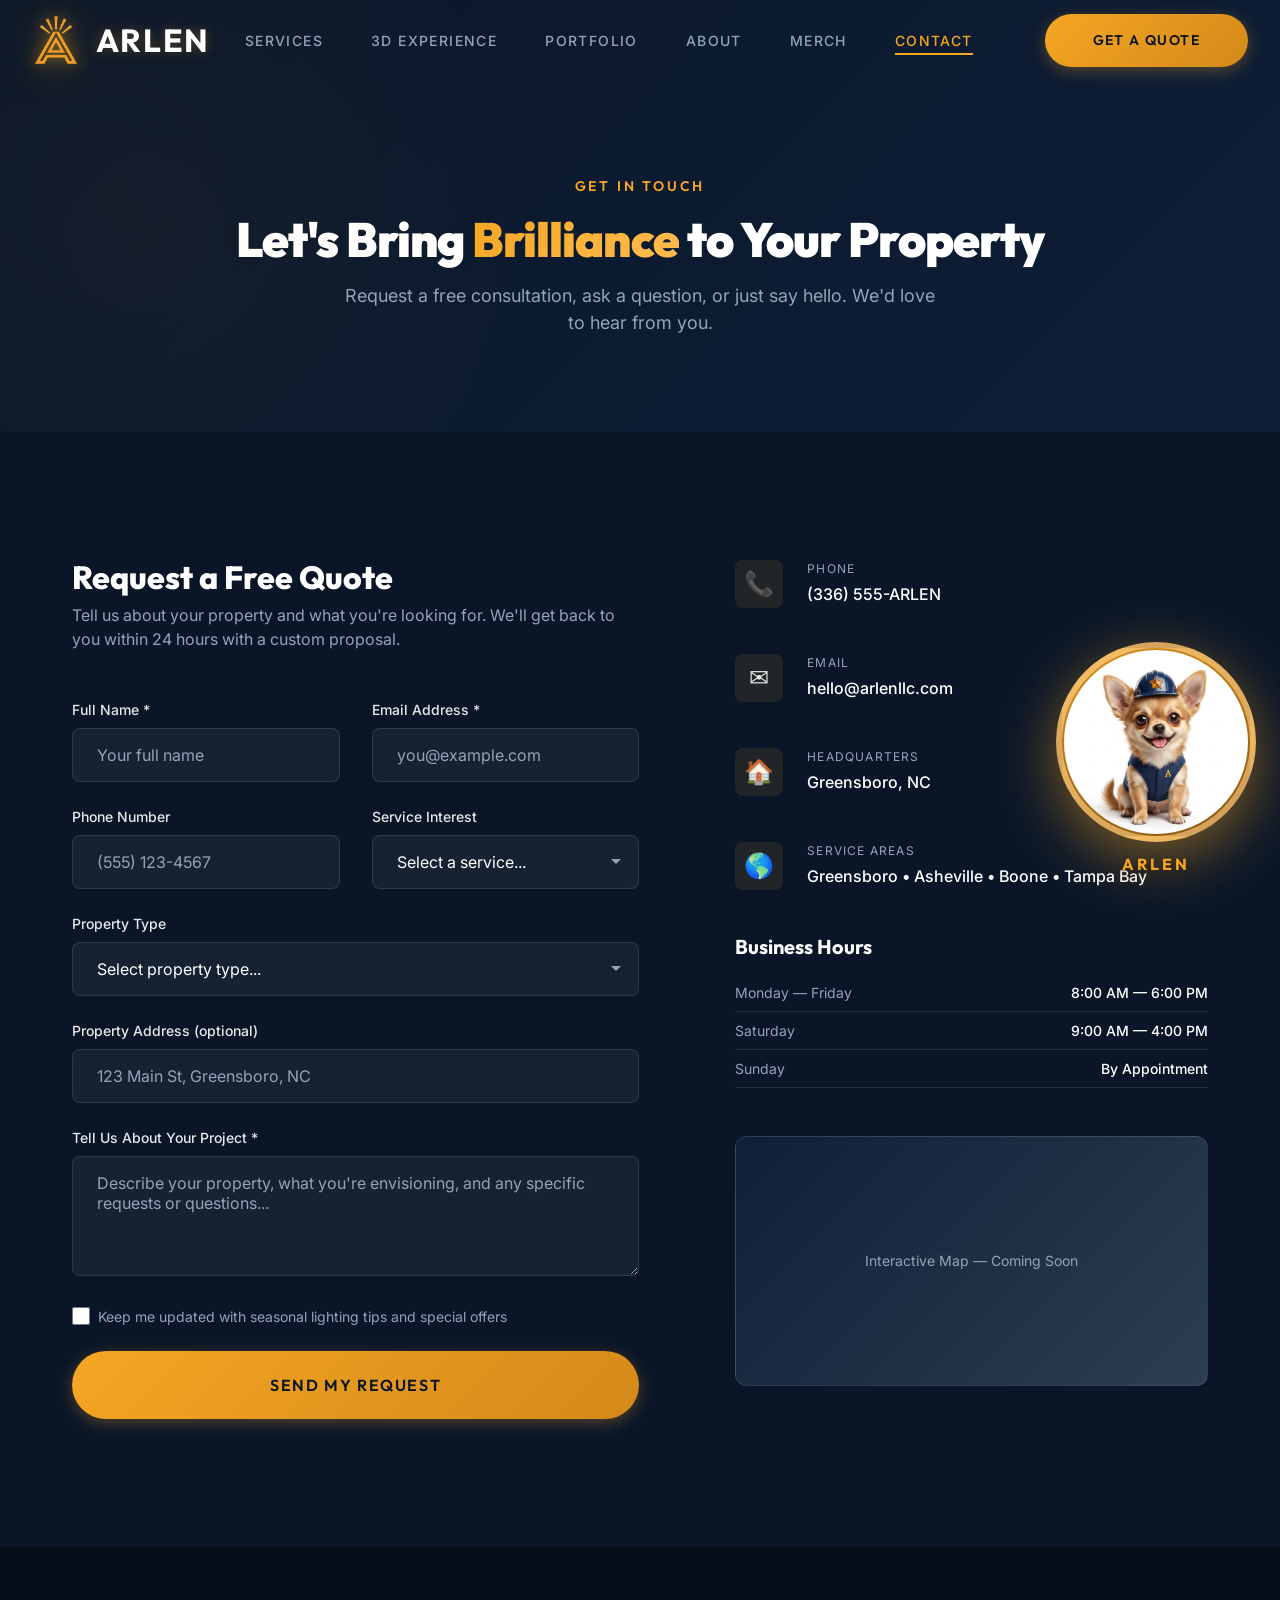
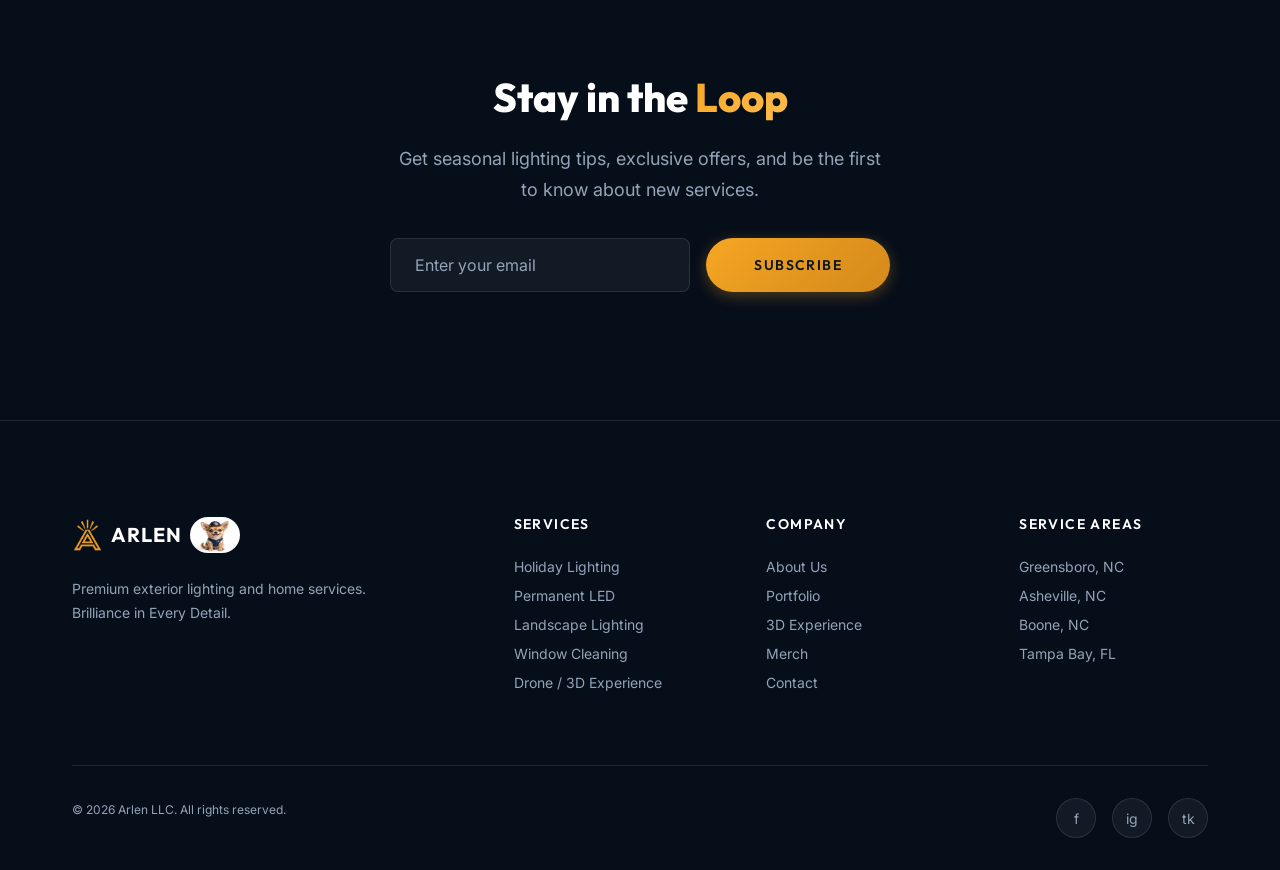
==== contact.html @ 09d9cb2d "Initial commit: Arlen LLC premium lighting website with video hero, 3D Experience, AI mascot, Netlif" ====
<!DOCTYPE html>
<html lang="en">
<head>
  <meta charset="UTF-8">
  <meta name="viewport" content="width=device-width, initial-scale=1.0">
  <title>Contact &mdash; Arlen LLC | Get a Free Lighting Quote</title>
  <meta name="description" content="Contact Arlen LLC for a free lighting consultation and quote. Serving Greensboro, Asheville, Boone NC and Tampa Bay FL with premium exterior lighting and home services.">
  <link rel="icon" type="image/png" href="assets/logo/favicon.png">
  <link rel="stylesheet" href="css/index.css">
  <link rel="stylesheet" href="css/components.css">
  <link rel="stylesheet" href="css/pages.css">
  <link rel="preconnect" href="https://fonts.googleapis.com">
  <link href="https://fonts.googleapis.com/css2?family=Inter:wght@400;500;600;700&family=Outfit:wght@500;600;700;800&display=swap" rel="stylesheet">
</head>
<body>

  <!-- Navigation -->
  <nav class="nav" id="main-nav">
    <div class="nav__inner">
      <a href="index.html" class="nav__logo">
        <img src="assets/logo/arlen-icon.png" alt="Arlen LLC Icon">
        <span class="nav__logo-text">ARLEN</span>
      </a>
      <div class="nav__links" id="nav-links">
        <a href="services.html" class="nav__link">Services</a>
        <a href="experience.html" class="nav__link">3D Experience</a>
        <a href="portfolio.html" class="nav__link">Portfolio</a>
        <a href="about.html" class="nav__link">About</a>
        <a href="merch.html" class="nav__link">Merch</a>
        <a href="contact.html" class="nav__link">Contact</a>
        <a href="contact.html" class="btn btn--primary nav__cta">Get a Quote</a>
      </div>
      <div class="nav__hamburger" id="hamburger">
        <span></span><span></span><span></span>
      </div>
    </div>
  </nav>

  <!-- Page Hero -->
  <section class="page-hero">
    <div class="container">
      <span class="section-label">Get in Touch</span>
      <h1 class="page-hero__title">Let's Bring <span class="text-gradient">Brilliance</span> to Your Property</h1>
      <p class="page-hero__subtitle">Request a free consultation, ask a question, or just say hello. We'd love to hear from you.</p>
    </div>
  </section>

  <!-- Contact Form + Info -->
  <section class="section">
    <div class="container">
      <div class="contact-split">
        <!-- Form — Netlify Forms powered -->
        <div class="reveal">
          <h2 style="font-size: var(--fs-2xl); margin-bottom: var(--sp-sm);">Request a Free Quote</h2>
          <p style="color: var(--color-text-muted); margin-bottom: var(--sp-2xl);">Tell us about your property and what you're looking for. We'll get back to you within 24 hours with a custom proposal.</p>

          <form id="contact-form" name="arlen-quotes" method="POST" data-netlify="true" netlify-honeypot="bot-field" action="/success.html">
            <!-- Honeypot for spam -->
            <p style="display:none;">
              <label>Don't fill this out: <input name="bot-field"></label>
            </p>

            <div class="grid-2">
              <div class="form-group">
                <label class="form-label" for="name">Full Name *</label>
                <input type="text" id="name" name="name" class="form-input" placeholder="Your full name" required>
              </div>
              <div class="form-group">
                <label class="form-label" for="email">Email Address *</label>
                <input type="email" id="email" name="email" class="form-input" placeholder="you@example.com" required>
              </div>
            </div>
            <div class="grid-2">
              <div class="form-group">
                <label class="form-label" for="phone">Phone Number</label>
                <input type="tel" id="phone" name="phone" class="form-input" placeholder="(555) 123-4567">
              </div>
              <div class="form-group">
                <label class="form-label" for="service">Service Interest</label>
                <select id="service" name="service" class="form-select">
                  <option value="">Select a service...</option>
                  <option value="holiday">Holiday Lighting</option>
                  <option value="permanent">Permanent LED System</option>
                  <option value="landscape">Landscape Lighting</option>
                  <option value="window">Window Cleaning</option>
                  <option value="drone-3d">Drone Scan / 3D Experience</option>
                  <option value="multiple">Multiple Services</option>
                  <option value="other">Other</option>
                </select>
              </div>
            </div>
            <div class="form-group">
              <label class="form-label" for="property">Property Type</label>
              <select id="property" name="property" class="form-select">
                <option value="">Select property type...</option>
                <option value="residential-small">Residential &mdash; Small Home</option>
                <option value="residential-large">Residential &mdash; Large / Estate</option>
                <option value="commercial">Commercial Building</option>
                <option value="municipal">Municipal / Downtown</option>
                <option value="other">Other</option>
              </select>
            </div>
            <div class="form-group">
              <label class="form-label" for="address">Property Address (optional)</label>
              <input type="text" id="address" name="address" class="form-input" placeholder="123 Main St, Greensboro, NC">
            </div>
            <div class="form-group">
              <label class="form-label" for="message">Tell Us About Your Project *</label>
              <textarea id="message" name="message" class="form-textarea" placeholder="Describe your property, what you're envisioning, and any specific requests or questions..." required></textarea>
            </div>
            <div class="form-group" style="margin-bottom: var(--sp-lg);">
              <label style="display: flex; align-items: center; gap: var(--sp-sm); color: var(--color-text-muted); font-size: var(--fs-sm); cursor: pointer;">
                <input type="checkbox" name="newsletter" value="yes" style="width: 18px; height: 18px; accent-color: var(--color-secondary);">
                Keep me updated with seasonal lighting tips and special offers
              </label>
            </div>
            <button type="submit" class="btn btn--primary btn--lg" style="width: 100%;">Send My Request</button>
          </form>
        </div>

        <!-- Info -->
        <div class="reveal-right">
          <div class="contact-info-item">
            <div class="contact-info-icon">&#128222;</div>
            <div>
              <p class="contact-info-label">Phone</p>
              <p class="contact-info-value">(336) 555-ARLEN</p>
            </div>
          </div>
          <div class="contact-info-item">
            <div class="contact-info-icon">&#9993;</div>
            <div>
              <p class="contact-info-label">Email</p>
              <p class="contact-info-value">hello@arlenllc.com</p>
            </div>
          </div>
          <div class="contact-info-item">
            <div class="contact-info-icon">&#127968;</div>
            <div>
              <p class="contact-info-label">Headquarters</p>
              <p class="contact-info-value">Greensboro, NC</p>
            </div>
          </div>
          <div class="contact-info-item">
            <div class="contact-info-icon">&#127758;</div>
            <div>
              <p class="contact-info-label">Service Areas</p>
              <p class="contact-info-value">Greensboro &bull; Asheville &bull; Boone &bull; Tampa Bay</p>
            </div>
          </div>

          <!-- Hours -->
          <div class="hours-list">
            <h3 style="font-size: var(--fs-lg); margin-bottom: var(--sp-md);">Business Hours</h3>
            <div class="hours-item">
              <span class="hours-item__day">Monday &mdash; Friday</span>
              <span class="hours-item__time">8:00 AM &mdash; 6:00 PM</span>
            </div>
            <div class="hours-item">
              <span class="hours-item__day">Saturday</span>
              <span class="hours-item__time">9:00 AM &mdash; 4:00 PM</span>
            </div>
            <div class="hours-item">
              <span class="hours-item__day">Sunday</span>
              <span class="hours-item__time">By Appointment</span>
            </div>
          </div>

          <!-- Map placeholder -->
          <div class="map-placeholder">
            <span>Interactive Map &mdash; Coming Soon</span>
          </div>
        </div>
      </div>
    </div>
  </section>

  <!-- Newsletter CTA -->
  <section class="section section--dark">
    <div class="container text-center">
      <h2 class="section-title reveal">Stay in the <span class="text-gradient">Loop</span></h2>
      <p class="section-subtitle reveal" style="max-width: 500px; margin: var(--sp-md) auto var(--sp-xl);">Get seasonal lighting tips, exclusive offers, and be the first to know about new services.</p>
      <form name="arlen-newsletter" method="POST" data-netlify="true" netlify-honeypot="bot-field" style="display: flex; gap: var(--sp-md); max-width: 500px; margin: 0 auto;" class="reveal">
        <p style="display:none;"><label>Don't fill: <input name="bot-field"></label></p>
        <input type="email" name="email" class="form-input" placeholder="Enter your email" required style="flex: 1;">
        <button type="submit" class="btn btn--primary">Subscribe</button>
      </form>
    </div>
  </section>

  <!-- Footer -->
  <footer class="footer">
    <div class="container">
      <div class="footer__grid">
        <div class="footer__brand">
          <div class="footer__logo">
            <img src="assets/logo/arlen-icon.png" alt="Arlen">
            <span class="footer__logo-text">ARLEN</span>
            <img src="assets/images/mascot.png" alt="Arlen Mascot" class="footer__mascot">
          </div>
          <p class="footer__description">Premium exterior lighting and home services. Brilliance in Every Detail.</p>
        </div>
        <div>
          <h4 class="footer__heading">Services</h4>
          <a href="services.html" class="footer__link">Holiday Lighting</a>
          <a href="services.html" class="footer__link">Permanent LED</a>
          <a href="services.html" class="footer__link">Landscape Lighting</a>
          <a href="services.html" class="footer__link">Window Cleaning</a>
          <a href="services.html" class="footer__link">Drone / 3D Experience</a>
        </div>
        <div>
          <h4 class="footer__heading">Company</h4>
          <a href="about.html" class="footer__link">About Us</a>
          <a href="portfolio.html" class="footer__link">Portfolio</a>
          <a href="experience.html" class="footer__link">3D Experience</a>
          <a href="merch.html" class="footer__link">Merch</a>
          <a href="contact.html" class="footer__link">Contact</a>
        </div>
        <div>
          <h4 class="footer__heading">Service Areas</h4>
          <a href="#" class="footer__link">Greensboro, NC</a>
          <a href="#" class="footer__link">Asheville, NC</a>
          <a href="#" class="footer__link">Boone, NC</a>
          <a href="#" class="footer__link">Tampa Bay, FL</a>
        </div>
      </div>
      <div class="footer__bottom">
        <p class="footer__copyright">&copy; 2026 Arlen LLC. All rights reserved.</p>
        <div class="footer__socials">
          <a href="#" class="footer__social" aria-label="Facebook">f</a>
          <a href="#" class="footer__social" aria-label="Instagram">ig</a>
          <a href="#" class="footer__social" aria-label="TikTok">tk</a>
        </div>
      </div>
    </div>
  </footer>

  <!-- Mascot Widget -->
  <div class="mascot-widget" id="mascot-widget">
    <div class="mascot-widget__trigger" id="mascot-trigger">
      <div class="mascot-widget__bubble" id="mascot-bubble">
        <img src="assets/images/mascot.png" alt="Arlen the Chihuahua">
        <span class="mascot-widget__voice-badge" id="voice-badge">&#128266;</span>
        <span class="mascot-widget__badge" id="mascot-badge" style="display:none;">1</span>
      </div>
      <div class="mascot-widget__label">ARLEN</div>
    </div>
    <div class="mascot-widget__panel" id="mascot-panel">
      <div class="mascot-widget__header">
        <img src="assets/images/mascot.png" alt="Arlen" class="mascot-widget__avatar">
        <div>
          <div class="mascot-widget__name">Arlen</div>
          <div class="mascot-widget__status"><span class="mascot-widget__status-dot"></span> Ready to help!</div>
        </div>
        <button class="mascot-widget__close" id="mascot-close">&times;</button>
      </div>
      <div class="mascot-widget__body">
        <div class="mascot-widget__greeting">
          <strong>Hey!</strong> Ready to get a quote? Fill out the form and we'll have a custom proposal to you within 24 hours!
        </div>
        <div class="mascot-widget__actions">
          <a href="#contact-form" class="mascot-widget__action" data-speak="quote">Fill Out the Form <span class="mascot-widget__action-arrow">&rarr;</span></a>
          <a href="services.html" class="mascot-widget__action" data-speak="services">Explore Services <span class="mascot-widget__action-arrow">&rarr;</span></a>
          <a href="experience.html" class="mascot-widget__action" data-speak="drone">3D Design Experience <span class="mascot-widget__action-arrow">&rarr;</span></a>
          <a href="tel:3365552753" class="mascot-widget__action" data-speak="call">Call Us Directly <span class="mascot-widget__action-arrow">&rarr;</span></a>
        </div>
      </div>
      <div class="mascot-widget__footer">
        <span class="mascot-widget__footer-text">Powered by Arlen &times; AVA Technology</span>
      </div>
    </div>
  </div>

  <script src="js/tts.js"></script>
  <script src="js/app.js"></script>
</body>
</html>
---- css/index.css ----
/* ============================================
   ARLEN LLC — Design System
   "Brilliance in Every Detail"
   ============================================ */

/* --- Google Fonts --- */
@import url('https://fonts.googleapis.com/css2?family=Inter:wght@300;400;500;600;700&family=Outfit:wght@300;400;500;600;700;800;900&display=swap');

/* --- Design Tokens --- */
:root {
  /* Colors */
  --color-primary: #0A1628;
  --color-primary-light: #0F1F38;
  --color-primary-dark: #060E1A;
  --color-secondary: #F5A623;
  --color-secondary-light: #FFBD4F;
  --color-secondary-dark: #D4891A;
  --color-accent: #FFFFFF;
  --color-charcoal: #2C3E50;
  --color-cream: #FFF8E7;
  --color-text: #E8E8E8;
  --color-text-muted: #94A3B8;
  --color-text-dark: #1E293B;
  --color-surface: rgba(15, 31, 56, 0.6);
  --color-surface-hover: rgba(15, 31, 56, 0.8);
  --color-glass: rgba(255, 255, 255, 0.05);
  --color-glass-border: rgba(255, 255, 255, 0.1);
  --color-glass-hover: rgba(255, 255, 255, 0.1);
  --color-success: #22C55E;
  --color-error: #EF4444;
  --color-overlay: rgba(10, 22, 40, 0.85);

  /* Typography */
  --font-heading: 'Outfit', sans-serif;
  --font-body: 'Inter', sans-serif;
  --fs-xs: 0.75rem;
  --fs-sm: 0.875rem;
  --fs-base: 1rem;
  --fs-md: 1.125rem;
  --fs-lg: 1.25rem;
  --fs-xl: 1.5rem;
  --fs-2xl: 2rem;
  --fs-3xl: 2.5rem;
  --fs-4xl: 3rem;
  --fs-5xl: 3.75rem;
  --fs-6xl: 4.5rem;
  --fw-light: 300;
  --fw-regular: 400;
  --fw-medium: 500;
  --fw-semibold: 600;
  --fw-bold: 700;
  --fw-extrabold: 800;
  --fw-black: 900;
  --lh-tight: 1.1;
  --lh-snug: 1.25;
  --lh-normal: 1.5;
  --lh-relaxed: 1.75;
  --ls-tight: -0.02em;
  --ls-normal: 0;
  --ls-wide: 0.05em;
  --ls-wider: 0.1em;
  --ls-widest: 0.2em;

  /* Spacing */
  --sp-xs: 0.25rem;
  --sp-sm: 0.5rem;
  --sp-md: 1rem;
  --sp-lg: 1.5rem;
  --sp-xl: 2rem;
  --sp-2xl: 3rem;
  --sp-3xl: 4rem;
  --sp-4xl: 6rem;
  --sp-5xl: 8rem;

  /* Layout */
  --max-width: 1200px;
  --max-width-narrow: 800px;
  --max-width-wide: 1400px;
  --nav-height: 80px;
  --border-radius: 12px;
  --border-radius-sm: 8px;
  --border-radius-lg: 20px;
  --border-radius-full: 9999px;

  /* Shadows */
  --shadow-sm: 0 2px 8px rgba(0, 0, 0, 0.2);
  --shadow-md: 0 4px 16px rgba(0, 0, 0, 0.3);
  --shadow-lg: 0 8px 32px rgba(0, 0, 0, 0.4);
  --shadow-xl: 0 16px 48px rgba(0, 0, 0, 0.5);
  --shadow-glow: 0 0 30px rgba(245, 166, 35, 0.15);
  --shadow-glow-strong: 0 0 60px rgba(245, 166, 35, 0.25);

  /* Transitions */
  --transition-fast: 150ms ease;
  --transition-base: 300ms ease;
  --transition-slow: 500ms ease;
  --transition-spring: 500ms cubic-bezier(0.34, 1.56, 0.64, 1);
}

/* --- CSS Reset --- */
*,
*::before,
*::after {
  margin: 0;
  padding: 0;
  box-sizing: border-box;
}

html {
  scroll-behavior: smooth;
  scroll-padding-top: var(--nav-height);
  -webkit-text-size-adjust: 100%;
}

body {
  font-family: var(--font-body);
  font-size: var(--fs-base);
  font-weight: var(--fw-regular);
  line-height: var(--lh-normal);
  color: var(--color-text);
  background-color: var(--color-primary);
  -webkit-font-smoothing: antialiased;
  -moz-osx-font-smoothing: grayscale;
  overflow-x: hidden;
}

img, video, svg {
  display: block;
  max-width: 100%;
  height: auto;
}

a {
  color: var(--color-secondary);
  text-decoration: none;
  transition: color var(--transition-fast);
}

a:hover {
  color: var(--color-secondary-light);
}

ul, ol {
  list-style: none;
}

button, input, select, textarea {
  font-family: inherit;
  font-size: inherit;
  color: inherit;
  border: none;
  outline: none;
  background: none;
}

button {
  cursor: pointer;
}

/* --- Typography --- */
h1, h2, h3, h4, h5, h6 {
  font-family: var(--font-heading);
  font-weight: var(--fw-bold);
  line-height: var(--lh-tight);
  color: var(--color-accent);
}

h1 {
  font-size: var(--fs-5xl);
  font-weight: var(--fw-black);
  letter-spacing: var(--ls-tight);
}

h2 {
  font-size: var(--fs-3xl);
  font-weight: var(--fw-extrabold);
}

h3 {
  font-size: var(--fs-xl);
  font-weight: var(--fw-bold);
}

h4 {
  font-size: var(--fs-lg);
  font-weight: var(--fw-semibold);
}

p {
  margin-bottom: var(--sp-md);
  color: var(--color-text-muted);
}

.text-gradient {
  background: linear-gradient(135deg, var(--color-secondary), var(--color-secondary-light));
  -webkit-background-clip: text;
  -webkit-text-fill-color: transparent;
  background-clip: text;
}

.section-label {
  font-family: var(--font-heading);
  font-size: var(--fs-sm);
  font-weight: var(--fw-semibold);
  text-transform: uppercase;
  letter-spacing: var(--ls-widest);
  color: var(--color-secondary);
  margin-bottom: var(--sp-md);
  display: block;
}

.section-title {
  font-size: var(--fs-3xl);
  margin-bottom: var(--sp-lg);
}

.section-subtitle {
  font-size: var(--fs-md);
  color: var(--color-text-muted);
  max-width: 600px;
  line-height: var(--lh-relaxed);
}

/* --- Layout Utilities --- */
.container {
  width: 100%;
  max-width: var(--max-width);
  margin: 0 auto;
  padding: 0 var(--sp-xl);
}

.container--narrow {
  max-width: var(--max-width-narrow);
}

.container--wide {
  max-width: var(--max-width-wide);
}

.section {
  padding: var(--sp-5xl) 0;
  position: relative;
}

.section--dark {
  background-color: var(--color-primary-dark);
}

.section--pattern {
  background-image:
    radial-gradient(circle at 20% 50%, rgba(245, 166, 35, 0.03) 0%, transparent 50%),
    radial-gradient(circle at 80% 20%, rgba(245, 166, 35, 0.02) 0%, transparent 50%);
}

.flex {
  display: flex;
}

.flex-center {
  display: flex;
  align-items: center;
  justify-content: center;
}

.flex-between {
  display: flex;
  align-items: center;
  justify-content: space-between;
}

.grid {
  display: grid;
}

.grid-2 {
  display: grid;
  grid-template-columns: repeat(2, 1fr);
  gap: var(--sp-xl);
}

.grid-3 {
  display: grid;
  grid-template-columns: repeat(3, 1fr);
  gap: var(--sp-xl);
}

.grid-4 {
  display: grid;
  grid-template-columns: repeat(4, 1fr);
  gap: var(--sp-xl);
}

.text-center {
  text-align: center;
}

/* --- Animations --- */
@keyframes fadeInUp {
  from {
    opacity: 0;
    transform: translateY(30px);
  }
  to {
    opacity: 1;
    transform: translateY(0);
  }
}

@keyframes fadeIn {
  from { opacity: 0; }
  to { opacity: 1; }
}

@keyframes slideInLeft {
  from {
    opacity: 0;
    transform: translateX(-40px);
  }
  to {
    opacity: 1;
    transform: translateX(0);
  }
}

@keyframes slideInRight {
  from {
    opacity: 0;
    transform: translateX(40px);
  }
  to {
    opacity: 1;
    transform: translateX(0);
  }
}

@keyframes glow {
  0%, 100% {
    box-shadow: 0 0 20px rgba(245, 166, 35, 0.1);
  }
  50% {
    box-shadow: 0 0 40px rgba(245, 166, 35, 0.25);
  }
}

@keyframes pulse {
  0%, 100% {
    transform: scale(1);
  }
  50% {
    transform: scale(1.05);
  }
}

@keyframes shimmer {
  0% {
    background-position: -200% 0;
  }
  100% {
    background-position: 200% 0;
  }
}

@keyframes float {
  0%, 100% {
    transform: translateY(0);
  }
  50% {
    transform: translateY(-10px);
  }
}

/* Scroll reveal */
.reveal {
  opacity: 0;
  transform: translateY(30px);
  transition: opacity 0.6s ease, transform 0.6s ease;
}

.reveal.visible {
  opacity: 1;
  transform: translateY(0);
}

.reveal-left {
  opacity: 0;
  transform: translateX(-40px);
  transition: opacity 0.6s ease, transform 0.6s ease;
}

.reveal-left.visible {
  opacity: 1;
  transform: translateX(0);
}

.reveal-right {
  opacity: 0;
  transform: translateX(40px);
  transition: opacity 0.6s ease, transform 0.6s ease;
}

.reveal-right.visible {
  opacity: 1;
  transform: translateX(0);
}

/* Stagger children */
.stagger > * {
  opacity: 0;
  transform: translateY(20px);
  transition: opacity 0.5s ease, transform 0.5s ease;
}

.stagger.visible > *:nth-child(1) { transition-delay: 0ms; opacity: 1; transform: translateY(0); }
.stagger.visible > *:nth-child(2) { transition-delay: 100ms; opacity: 1; transform: translateY(0); }
.stagger.visible > *:nth-child(3) { transition-delay: 200ms; opacity: 1; transform: translateY(0); }
.stagger.visible > *:nth-child(4) { transition-delay: 300ms; opacity: 1; transform: translateY(0); }
.stagger.visible > *:nth-child(5) { transition-delay: 400ms; opacity: 1; transform: translateY(0); }
.stagger.visible > *:nth-child(6) { transition-delay: 500ms; opacity: 1; transform: translateY(0); }

/* --- Responsive --- */
@media (max-width: 1024px) {
  h1 { font-size: var(--fs-4xl); }
  h2 { font-size: var(--fs-2xl); }
  .grid-4 { grid-template-columns: repeat(2, 1fr); }
  .grid-3 { grid-template-columns: repeat(2, 1fr); }
}

@media (max-width: 768px) {
  :root {
    --nav-height: 64px;
  }
  h1 { font-size: var(--fs-3xl); }
  h2 { font-size: var(--fs-xl); }
  .section { padding: var(--sp-3xl) 0; }
  .container { padding: 0 var(--sp-md); }
  .grid-2,
  .grid-3,
  .grid-4 {
    grid-template-columns: 1fr;
  }
}

@media (max-width: 480px) {
  h1 { font-size: var(--fs-2xl); }
}
---- css/components.css ----
/* ============================================
   ARLEN LLC — Component Styles
   ============================================ */

/* --- Navigation --- */
.nav {
  position: fixed;
  top: 0;
  left: 0;
  right: 0;
  height: var(--nav-height);
  z-index: 1000;
  transition: background var(--transition-base), box-shadow var(--transition-base);
  background: transparent;
}

.nav.scrolled {
  background: rgba(10, 22, 40, 0.95);
  backdrop-filter: blur(20px);
  -webkit-backdrop-filter: blur(20px);
  box-shadow: 0 2px 20px rgba(0, 0, 0, 0.3);
}

.nav__inner {
  max-width: var(--max-width-wide);
  margin: 0 auto;
  padding: 0 var(--sp-xl);
  height: 100%;
  display: flex;
  align-items: center;
  justify-content: space-between;
}

.nav__logo {
  display: flex;
  align-items: center;
  gap: var(--sp-md);
}

.nav__logo img {
  height: 56px;
  width: auto;
  filter: drop-shadow(0 0 8px rgba(245, 166, 35, 0.6)) drop-shadow(0 0 20px rgba(245, 166, 35, 0.3));
  animation: logoGlow 3s ease-in-out infinite;
  transition: filter 0.3s ease;
}

.nav__logo img:hover {
  filter: drop-shadow(0 0 12px rgba(245, 166, 35, 0.8)) drop-shadow(0 0 30px rgba(245, 166, 35, 0.5)) drop-shadow(0 0 50px rgba(245, 166, 35, 0.2));
}

@keyframes logoGlow {
  0%, 100% {
    filter: drop-shadow(0 0 8px rgba(245, 166, 35, 0.6)) drop-shadow(0 0 20px rgba(245, 166, 35, 0.3));
  }
  50% {
    filter: drop-shadow(0 0 12px rgba(245, 166, 35, 0.8)) drop-shadow(0 0 28px rgba(245, 166, 35, 0.45));
  }
}

.nav__logo-text {
  font-family: var(--font-heading);
  font-size: var(--fs-2xl);
  font-weight: var(--fw-bold);
  color: var(--color-accent);
  letter-spacing: var(--ls-wide);
  text-shadow: 0 0 12px rgba(245, 166, 35, 0.3);
}

.nav__links {
  display: flex;
  align-items: center;
  gap: var(--sp-2xl);
}

.nav__link {
  font-family: var(--font-body);
  font-size: var(--fs-sm);
  font-weight: var(--fw-medium);
  color: var(--color-text-muted);
  text-transform: uppercase;
  letter-spacing: var(--ls-wider);
  transition: color var(--transition-fast);
  position: relative;
}

.nav__link::after {
  content: '';
  position: absolute;
  bottom: -4px;
  left: 0;
  width: 0;
  height: 2px;
  background: var(--color-secondary);
  transition: width var(--transition-base);
}

.nav__link:hover,
.nav__link.active {
  color: var(--color-secondary);
}

.nav__link:hover::after,
.nav__link.active::after {
  width: 100%;
}

.nav__cta {
  margin-left: var(--sp-lg);
}

/* Hamburger */
.nav__hamburger {
  display: none;
  flex-direction: column;
  gap: 5px;
  cursor: pointer;
  z-index: 1001;
}

.nav__hamburger span {
  width: 24px;
  height: 2px;
  background: var(--color-accent);
  transition: var(--transition-base);
  border-radius: 2px;
}

.nav__hamburger.open span:nth-child(1) {
  transform: rotate(45deg) translate(5px, 5px);
}

.nav__hamburger.open span:nth-child(2) {
  opacity: 0;
}

.nav__hamburger.open span:nth-child(3) {
  transform: rotate(-45deg) translate(5px, -5px);
}

@media (max-width: 768px) {
  .nav__hamburger {
    display: flex;
  }

  .nav__links {
    position: fixed;
    top: 0;
    right: -100%;
    width: 280px;
    height: 100vh;
    background: var(--color-primary-dark);
    flex-direction: column;
    justify-content: center;
    gap: var(--sp-2xl);
    transition: right var(--transition-base);
    box-shadow: -10px 0 30px rgba(0, 0, 0, 0.5);
  }

  .nav__links.open {
    right: 0;
  }

  .nav__cta {
    margin-left: 0;
  }
}

/* --- Buttons --- */
.btn {
  display: inline-flex;
  align-items: center;
  justify-content: center;
  gap: var(--sp-sm);
  padding: var(--sp-md) var(--sp-2xl);
  font-family: var(--font-heading);
  font-size: var(--fs-sm);
  font-weight: var(--fw-semibold);
  text-transform: uppercase;
  letter-spacing: var(--ls-wider);
  border-radius: var(--border-radius-full);
  transition: all var(--transition-base);
  white-space: nowrap;
  cursor: pointer;
}

.btn--primary {
  background: linear-gradient(135deg, var(--color-secondary), var(--color-secondary-dark));
  color: var(--color-primary);
  box-shadow: 0 4px 15px rgba(245, 166, 35, 0.3);
}

.btn--primary:hover {
  transform: translateY(-2px);
  box-shadow: 0 8px 25px rgba(245, 166, 35, 0.4);
  color: var(--color-primary);
}

.btn--outline {
  border: 2px solid var(--color-glass-border);
  color: var(--color-accent);
  background: transparent;
}

.btn--outline:hover {
  border-color: var(--color-secondary);
  color: var(--color-secondary);
  transform: translateY(-2px);
}

.btn--ghost {
  color: var(--color-secondary);
  background: transparent;
  padding: var(--sp-sm) var(--sp-md);
}

.btn--ghost:hover {
  color: var(--color-secondary-light);
}

.btn--lg {
  padding: var(--sp-lg) var(--sp-3xl);
  font-size: var(--fs-base);
}

/* --- Glass Card --- */
.glass-card {
  background: var(--color-glass);
  border: 1px solid var(--color-glass-border);
  border-radius: var(--border-radius);
  padding: var(--sp-2xl);
  backdrop-filter: blur(10px);
  -webkit-backdrop-filter: blur(10px);
  transition: all var(--transition-base);
}

.glass-card:hover {
  background: var(--color-glass-hover);
  border-color: rgba(245, 166, 35, 0.2);
  transform: translateY(-4px);
  box-shadow: var(--shadow-glow);
}

.glass-card__icon {
  width: 60px;
  height: 60px;
  border-radius: var(--border-radius-sm);
  background: rgba(245, 166, 35, 0.1);
  display: flex;
  align-items: center;
  justify-content: center;
  font-size: var(--fs-2xl);
  margin-bottom: var(--sp-lg);
}

.glass-card__title {
  font-size: var(--fs-lg);
  margin-bottom: var(--sp-sm);
}

.glass-card__text {
  font-size: var(--fs-sm);
  color: var(--color-text-muted);
  line-height: var(--lh-relaxed);
}

/* Glass Card with Image Background */
.glass-card--image {
  position: relative;
  overflow: hidden;
  padding: var(--sp-2xl);
  min-height: 280px;
  display: flex;
  flex-direction: column;
  justify-content: flex-end;
}

.glass-card__bg {
  position: absolute;
  inset: 0;
  width: 100%;
  height: 100%;
  object-fit: cover;
  z-index: 0;
  transition: transform 0.6s ease;
}

.glass-card--image:hover .glass-card__bg {
  transform: scale(1.08);
}

.glass-card__overlay {
  position: absolute;
  inset: 0;
  background: linear-gradient(to top, rgba(10, 22, 40, 0.95) 0%, rgba(10, 22, 40, 0.5) 50%, rgba(10, 22, 40, 0.2) 100%);
  z-index: 1;
}

.glass-card--image .glass-card__icon,
.glass-card--image .glass-card__title,
.glass-card--image .glass-card__text {
  position: relative;
  z-index: 2;
}

/* --- Hero Section --- */
.hero {
  position: relative;
  min-height: 100vh;
  display: flex;
  align-items: center;
  overflow: hidden;
}

/* Ken Burns Slideshow */
.hero__slideshow {
  position: absolute;
  inset: 0;
  z-index: 0;
}

.hero__slide {
  position: absolute;
  inset: 0;
  background-size: cover;
  background-position: center;
  opacity: 0;
  transition: opacity 2s ease-in-out;
  will-change: opacity, transform;
  animation: kenBurns 20s ease-in-out infinite alternate;
}

.hero__slide.active {
  opacity: 1;
}

.hero__slide:nth-child(1) { animation-delay: 0s; transform-origin: center center; }
.hero__slide:nth-child(2) { animation-delay: -4s; transform-origin: left top; }
.hero__slide:nth-child(3) { animation-delay: -8s; transform-origin: right bottom; }
.hero__slide:nth-child(4) { animation-delay: -12s; transform-origin: left bottom; }
.hero__slide:nth-child(5) { animation-delay: -16s; transform-origin: right top; }

@keyframes kenBurns {
  0% {
    transform: scale(1);
  }
  100% {
    transform: scale(1.15);
  }
}

.hero__bg {
  position: absolute;
  inset: 0;
  z-index: 0;
}

.hero__bg img {
  width: 100%;
  height: 100%;
  object-fit: cover;
}

.hero__overlay {
  position: absolute;
  inset: 0;
  background: linear-gradient(
    135deg,
    rgba(10, 22, 40, 0.92) 0%,
    rgba(10, 22, 40, 0.7) 50%,
    rgba(10, 22, 40, 0.85) 100%
  );
  z-index: 1;
}

.hero__content {
  position: relative;
  z-index: 2;
  max-width: 700px;
}

.hero__tagline {
  font-family: var(--font-heading);
  font-size: var(--fs-sm);
  font-weight: var(--fw-semibold);
  text-transform: uppercase;
  letter-spacing: var(--ls-widest);
  color: var(--color-secondary);
  margin-bottom: var(--sp-lg);
}

.hero__title {
  font-size: var(--fs-6xl);
  font-weight: var(--fw-black);
  line-height: var(--lh-tight);
  margin-bottom: var(--sp-xl);
}

.hero__description {
  font-size: var(--fs-lg);
  color: var(--color-text-muted);
  line-height: var(--lh-relaxed);
  margin-bottom: var(--sp-2xl);
  max-width: 560px;
}

.hero__actions {
  display: flex;
  gap: var(--sp-md);
  flex-wrap: wrap;
}

@media (max-width: 768px) {
  .hero {
    min-height: 90vh;
    padding-top: var(--nav-height);
  }
  .hero__title {
    font-size: var(--fs-3xl);
  }
  .hero__description {
    font-size: var(--fs-base);
  }
}

/* --- Page Hero (shorter for inner pages) --- */
.page-hero {
  position: relative;
  padding: calc(var(--nav-height) + var(--sp-4xl)) 0 var(--sp-4xl);
  background: linear-gradient(135deg, var(--color-primary) 0%, var(--color-primary-light) 100%);
  text-align: center;
  overflow: hidden;
}

.page-hero::before {
  content: '';
  position: absolute;
  top: -50%;
  left: -20%;
  width: 60%;
  height: 200%;
  background: radial-gradient(circle, rgba(245, 166, 35, 0.04) 0%, transparent 70%);
  pointer-events: none;
}

.page-hero__title {
  font-size: var(--fs-4xl);
  margin-bottom: var(--sp-md);
}

.page-hero__subtitle {
  font-size: var(--fs-md);
  color: var(--color-text-muted);
  max-width: 600px;
  margin: 0 auto;
}

/* --- Service Card --- */
.service-card {
  background: var(--color-glass);
  border: 1px solid var(--color-glass-border);
  border-radius: var(--border-radius-lg);
  padding: var(--sp-3xl);
  transition: all var(--transition-base);
  position: relative;
  overflow: hidden;
}

.service-card::before {
  content: '';
  position: absolute;
  top: 0;
  left: 0;
  right: 0;
  height: 3px;
  background: linear-gradient(90deg, var(--color-secondary), var(--color-secondary-light));
  opacity: 0;
  transition: opacity var(--transition-base);
}

.service-card:hover {
  transform: translateY(-6px);
  box-shadow: var(--shadow-glow);
  border-color: rgba(245, 166, 35, 0.2);
}

.service-card:hover::before {
  opacity: 1;
}

.service-card__icon {
  font-size: 2.5rem;
  margin-bottom: var(--sp-lg);
}

.service-card__title {
  font-size: var(--fs-xl);
  margin-bottom: var(--sp-md);
}

.service-card__text {
  color: var(--color-text-muted);
  line-height: var(--lh-relaxed);
  margin-bottom: var(--sp-lg);
}

.service-card__price {
  font-family: var(--font-heading);
  font-size: var(--fs-sm);
  color: var(--color-secondary);
  font-weight: var(--fw-semibold);
  letter-spacing: var(--ls-wide);
}

/* --- Testimonial Card --- */
.testimonial-card {
  background: var(--color-glass);
  border: 1px solid var(--color-glass-border);
  border-radius: var(--border-radius);
  padding: var(--sp-2xl);
  position: relative;
}

.testimonial-card__quote {
  font-size: var(--fs-md);
  font-style: italic;
  color: var(--color-text);
  line-height: var(--lh-relaxed);
  margin-bottom: var(--sp-xl);
  position: relative;
  padding-left: var(--sp-xl);
}

.testimonial-card__quote::before {
  content: '"';
  position: absolute;
  left: 0;
  top: -5px;
  font-family: var(--font-heading);
  font-size: var(--fs-3xl);
  color: var(--color-secondary);
  font-weight: var(--fw-bold);
  line-height: 1;
}

.testimonial-card__author {
  display: flex;
  align-items: center;
  gap: var(--sp-md);
}

.testimonial-card__avatar {
  width: 48px;
  height: 48px;
  border-radius: var(--border-radius-full);
  background: rgba(245, 166, 35, 0.15);
  display: flex;
  align-items: center;
  justify-content: center;
  font-size: var(--fs-lg);
  color: var(--color-secondary);
  font-weight: var(--fw-bold);
}

.testimonial-card__name {
  font-weight: var(--fw-semibold);
  color: var(--color-accent);
  font-size: var(--fs-sm);
}

.testimonial-card__role {
  font-size: var(--fs-xs);
  color: var(--color-text-muted);
}

/* --- Stats --- */
.stat {
  text-align: center;
  padding: var(--sp-xl);
}

.stat__number {
  font-family: var(--font-heading);
  font-size: var(--fs-4xl);
  font-weight: var(--fw-black);
  color: var(--color-secondary);
  line-height: 1;
  margin-bottom: var(--sp-sm);
}

.stat__label {
  font-size: var(--fs-sm);
  color: var(--color-text-muted);
  text-transform: uppercase;
  letter-spacing: var(--ls-wide);
}

/* --- CTA Banner --- */
.cta-banner {
  background: linear-gradient(135deg, rgba(245, 166, 35, 0.1) 0%, rgba(245, 166, 35, 0.05) 100%);
  border: 1px solid rgba(245, 166, 35, 0.15);
  border-radius: var(--border-radius-lg);
  padding: var(--sp-4xl);
  text-align: center;
}

.cta-banner__title {
  font-size: var(--fs-3xl);
  margin-bottom: var(--sp-md);
}

.cta-banner__text {
  font-size: var(--fs-md);
  color: var(--color-text-muted);
  max-width: 500px;
  margin: 0 auto var(--sp-2xl);
}

/* --- Footer --- */
.footer {
  background: var(--color-primary-dark);
  padding: var(--sp-4xl) 0 var(--sp-xl);
  border-top: 1px solid var(--color-glass-border);
}

.footer__grid {
  display: grid;
  grid-template-columns: 2fr 1fr 1fr 1fr;
  gap: var(--sp-3xl);
  margin-bottom: var(--sp-3xl);
}

.footer__brand {
  max-width: 300px;
}

.footer__logo {
  display: flex;
  align-items: center;
  gap: var(--sp-sm);
  margin-bottom: var(--sp-lg);
}

.footer__logo img {
  height: 36px;
}

.footer__logo-text {
  font-family: var(--font-heading);
  font-size: var(--fs-lg);
  font-weight: var(--fw-bold);
  color: var(--color-accent);
  letter-spacing: var(--ls-wide);
}

.footer__description {
  font-size: var(--fs-sm);
  color: var(--color-text-muted);
  line-height: var(--lh-relaxed);
}

.footer__heading {
  font-size: var(--fs-sm);
  font-weight: var(--fw-semibold);
  text-transform: uppercase;
  letter-spacing: var(--ls-wider);
  color: var(--color-accent);
  margin-bottom: var(--sp-lg);
}

.footer__link {
  display: block;
  font-size: var(--fs-sm);
  color: var(--color-text-muted);
  margin-bottom: var(--sp-sm);
  transition: color var(--transition-fast);
}

.footer__link:hover {
  color: var(--color-secondary);
}

.footer__bottom {
  padding-top: var(--sp-xl);
  border-top: 1px solid var(--color-glass-border);
  display: flex;
  align-items: center;
  justify-content: space-between;
  flex-wrap: wrap;
  gap: var(--sp-md);
}

.footer__copyright {
  font-size: var(--fs-xs);
  color: var(--color-text-muted);
}

.footer__socials {
  display: flex;
  gap: var(--sp-md);
}

.footer__social {
  width: 40px;
  height: 40px;
  border-radius: var(--border-radius-full);
  background: var(--color-glass);
  border: 1px solid var(--color-glass-border);
  display: flex;
  align-items: center;
  justify-content: center;
  color: var(--color-text-muted);
  font-size: var(--fs-sm);
  transition: all var(--transition-fast);
}

.footer__social:hover {
  background: var(--color-secondary);
  color: var(--color-primary);
  border-color: var(--color-secondary);
}

.footer__mascot {
  width: 50px;
  height: auto;
  border-radius: var(--border-radius-full);
  animation: float 3s ease-in-out infinite;
}

@media (max-width: 768px) {
  .footer__grid {
    grid-template-columns: 1fr;
    gap: var(--sp-2xl);
  }

  .footer__bottom {
    flex-direction: column;
    text-align: center;
  }
}

/* --- Form --- */
.form-group {
  margin-bottom: var(--sp-lg);
}

.form-label {
  display: block;
  font-size: var(--fs-sm);
  font-weight: var(--fw-medium);
  color: var(--color-text);
  margin-bottom: var(--sp-sm);
}

.form-input,
.form-select,
.form-textarea {
  width: 100%;
  padding: var(--sp-md) var(--sp-lg);
  background: var(--color-glass);
  border: 1px solid var(--color-glass-border);
  border-radius: var(--border-radius-sm);
  color: var(--color-accent);
  font-size: var(--fs-base);
  transition: border-color var(--transition-fast), box-shadow var(--transition-fast);
}

.form-input:focus,
.form-select:focus,
.form-textarea:focus {
  border-color: var(--color-secondary);
  box-shadow: 0 0 0 3px rgba(245, 166, 35, 0.1);
}

.form-input::placeholder,
.form-textarea::placeholder {
  color: var(--color-text-muted);
}

.form-textarea {
  min-height: 120px;
  resize: vertical;
}

.form-select {
  appearance: none;
  background-image: url("data:image/svg+xml,%3Csvg xmlns='http://www.w3.org/2000/svg' width='12' height='12' viewBox='0 0 12 12'%3E%3Cpath fill='%2394A3B8' d='M6 8L1 3h10z'/%3E%3C/svg%3E");
  background-repeat: no-repeat;
  background-position: right var(--sp-md) center;
  padding-right: var(--sp-3xl);
}

.form-select option {
  background: var(--color-primary);
  color: var(--color-text);
}

/* --- Badge --- */
.badge {
  display: inline-block;
  padding: var(--sp-xs) var(--sp-md);
  font-size: var(--fs-xs);
  font-weight: var(--fw-semibold);
  text-transform: uppercase;
  letter-spacing: var(--ls-wider);
  border-radius: var(--border-radius-full);
  background: rgba(245, 166, 35, 0.15);
  color: var(--color-secondary);
  border: 1px solid rgba(245, 166, 35, 0.2);
}

/* --- Filter Tabs --- */
.filter-tabs {
  display: flex;
  gap: var(--sp-sm);
  justify-content: center;
  flex-wrap: wrap;
  margin-bottom: var(--sp-2xl);
}

.filter-tab {
  padding: var(--sp-sm) var(--sp-lg);
  font-size: var(--fs-sm);
  font-weight: var(--fw-medium);
  color: var(--color-text-muted);
  border: 1px solid var(--color-glass-border);
  border-radius: var(--border-radius-full);
  cursor: pointer;
  transition: all var(--transition-fast);
  background: transparent;
}

.filter-tab:hover,
.filter-tab.active {
  background: var(--color-secondary);
  color: var(--color-primary);
  border-color: var(--color-secondary);
}

/* --- Merch Card --- */
.merch-card {
  background: var(--color-glass);
  border: 1px solid var(--color-glass-border);
  border-radius: var(--border-radius);
  overflow: hidden;
  transition: all var(--transition-base);
}

.merch-card:hover {
  transform: translateY(-4px);
  box-shadow: var(--shadow-glow);
  border-color: rgba(245, 166, 35, 0.2);
}

.merch-card__image {
  width: 100%;
  aspect-ratio: 1;
  background: linear-gradient(135deg, var(--color-primary-light), var(--color-primary));
  display: flex;
  align-items: center;
  justify-content: center;
  position: relative;
}

.merch-card__image img {
  width: 60%;
  height: auto;
  opacity: 0.3;
}

.merch-card__badge {
  position: absolute;
  top: var(--sp-md);
  right: var(--sp-md);
}

.merch-card__body {
  padding: var(--sp-lg);
}

.merch-card__title {
  font-size: var(--fs-base);
  font-weight: var(--fw-semibold);
  margin-bottom: var(--sp-xs);
}

.merch-card__price {
  font-size: var(--fs-sm);
  color: var(--color-text-muted);
}

/* --- Portfolio Card --- */
.portfolio-card {
  background: var(--color-glass);
  border: 1px solid var(--color-glass-border);
  border-radius: var(--border-radius);
  overflow: hidden;
  transition: all var(--transition-base);
  position: relative;
}

.portfolio-card:hover {
  transform: translateY(-4px);
  box-shadow: var(--shadow-glow);
}

.portfolio-card__image {
  width: 100%;
  aspect-ratio: 4/3;
  background: linear-gradient(135deg, var(--color-primary-light), var(--color-charcoal));
  display: flex;
  flex-direction: column;
  align-items: center;
  justify-content: center;
  gap: var(--sp-md);
  color: var(--color-text-muted);
}

.portfolio-card__image-icon {
  font-size: 2.5rem;
  opacity: 0.5;
}

.portfolio-card__image-text {
  font-size: var(--fs-sm);
  text-transform: uppercase;
  letter-spacing: var(--ls-wider);
  font-weight: var(--fw-medium);
}

.portfolio-card__body {
  padding: var(--sp-lg);
}

.portfolio-card__title {
  font-size: var(--fs-base);
  margin-bottom: var(--sp-xs);
}

.portfolio-card__category {
  font-size: var(--fs-xs);
  color: var(--color-secondary);
  text-transform: uppercase;
  letter-spacing: var(--ls-wide);
}

/* --- About Profile --- */
.profile {
  display: grid;
  grid-template-columns: 1fr 1.2fr;
  gap: var(--sp-4xl);
  align-items: center;
}

.profile__image {
  border-radius: var(--border-radius-lg);
  overflow: hidden;
  position: relative;
}

.profile__image::after {
  content: '';
  position: absolute;
  inset: 0;
  border: 2px solid rgba(245, 166, 35, 0.2);
  border-radius: var(--border-radius-lg);
  pointer-events: none;
}

.profile__image img {
  width: 100%;
  height: auto;
}

.profile__name {
  font-size: var(--fs-3xl);
  margin-bottom: var(--sp-sm);
}

.profile__role {
  font-size: var(--fs-md);
  color: var(--color-secondary);
  margin-bottom: var(--sp-xl);
  font-weight: var(--fw-medium);
}

.profile__bio {
  font-size: var(--fs-md);
  line-height: var(--lh-relaxed);
}

@media (max-width: 768px) {
  .profile {
    grid-template-columns: 1fr;
    text-align: center;
  }
}

/* --- Values Grid --- */
.value-card {
  text-align: center;
  padding: var(--sp-2xl);
}

.value-card__icon {
  font-size: 2.5rem;
  margin-bottom: var(--sp-lg);
}

.value-card__title {
  font-size: var(--fs-lg);
  margin-bottom: var(--sp-sm);
}

.value-card__text {
  font-size: var(--fs-sm);
  color: var(--color-text-muted);
  line-height: var(--lh-relaxed);
}

/* --- Contact Split --- */
.contact-split {
  display: grid;
  grid-template-columns: 1.2fr 1fr;
  gap: var(--sp-4xl);
}

.contact-info-item {
  display: flex;
  gap: var(--sp-lg);
  margin-bottom: var(--sp-xl);
}

.contact-info-icon {
  width: 48px;
  height: 48px;
  border-radius: var(--border-radius-sm);
  background: rgba(245, 166, 35, 0.1);
  display: flex;
  align-items: center;
  justify-content: center;
  font-size: var(--fs-xl);
  flex-shrink: 0;
}

.contact-info-label {
  font-size: var(--fs-xs);
  color: var(--color-text-muted);
  text-transform: uppercase;
  letter-spacing: var(--ls-wider);
  margin-bottom: var(--sp-xs);
}

.contact-info-value {
  font-size: var(--fs-base);
  color: var(--color-accent);
  font-weight: var(--fw-medium);
}

@media (max-width: 768px) {
  .contact-split {
    grid-template-columns: 1fr;
  }
}

/* --- Pricing Tier --- */
.pricing-tier {
  background: var(--color-glass);
  border: 1px solid var(--color-glass-border);
  border-radius: var(--border-radius-lg);
  padding: var(--sp-2xl);
  text-align: center;
  transition: all var(--transition-base);
  position: relative;
}

.pricing-tier--featured {
  border-color: var(--color-secondary);
  background: rgba(245, 166, 35, 0.05);
}

.pricing-tier--featured .pricing-tier__badge {
  display: block;
}

.pricing-tier:hover {
  transform: translateY(-4px);
  box-shadow: var(--shadow-glow);
}

.pricing-tier__badge {
  display: none;
  position: absolute;
  top: -12px;
  left: 50%;
  transform: translateX(-50%);
}

.pricing-tier__name {
  font-size: var(--fs-lg);
  font-weight: var(--fw-bold);
  margin-bottom: var(--sp-sm);
}

.pricing-tier__price {
  font-family: var(--font-heading);
  font-size: var(--fs-3xl);
  font-weight: var(--fw-black);
  color: var(--color-secondary);
  margin-bottom: var(--sp-md);
}

.pricing-tier__price span {
  font-size: var(--fs-sm);
  font-weight: var(--fw-regular);
  color: var(--color-text-muted);
}

.pricing-tier__features {
  margin-bottom: var(--sp-xl);
  text-align: left;
}

.pricing-tier__feature {
  display: flex;
  align-items: center;
  gap: var(--sp-sm);
  padding: var(--sp-sm) 0;
  font-size: var(--fs-sm);
  color: var(--color-text-muted);
  border-bottom: 1px solid var(--color-glass-border);
}

.pricing-tier__feature:last-child {
  border-bottom: none;
}

.pricing-tier__check {
  color: var(--color-secondary);
  font-weight: var(--fw-bold);
}

/* --- Service Area --- */
.area-card {
  background: var(--color-glass);
  border: 1px solid var(--color-glass-border);
  border-radius: var(--border-radius);
  padding: var(--sp-2xl);
  text-align: center;
  transition: all var(--transition-base);
}

.area-card:hover {
  border-color: rgba(245, 166, 35, 0.2);
  transform: translateY(-2px);
}

.area-card__icon {
  font-size: 2rem;
  margin-bottom: var(--sp-md);
}

.area-card__city {
  font-size: var(--fs-lg);
  font-weight: var(--fw-bold);
  margin-bottom: var(--sp-xs);
}

.area-card__region {
  font-size: var(--fs-sm);
  color: var(--color-secondary);
  margin-bottom: var(--sp-md);
}

.area-card__detail {
  font-size: var(--fs-sm);
  color: var(--color-text-muted);
  line-height: var(--lh-relaxed);
}

/* --- Mascot Assistant Widget --- */
.mascot-widget {
  position: fixed;
  bottom: 24px;
  right: 24px;
  z-index: 900;
  font-family: var(--font-body);
}

/* Floating bubble — SUPERSTAR SIZE */
.mascot-widget__bubble {
  width: 200px;
  height: 200px;
  border-radius: var(--border-radius-full);
  background: linear-gradient(145deg, #f5a623 0%, #d4891a 50%, #b87315 100%);
  box-shadow:
    0 16px 60px rgba(245, 166, 35, 0.5),
    0 0 0 0 rgba(245, 166, 35, 0.5),
    inset 0 -6px 16px rgba(0,0,0,0.15);
  cursor: pointer;
  display: flex;
  align-items: center;
  justify-content: center;
  transition: transform 0.3s cubic-bezier(0.34, 1.56, 0.64, 1), box-shadow var(--transition-base);
  overflow: hidden;
  border: 6px solid rgba(255, 255, 255, 0.3);
  animation: mascotPulse 3s ease-in-out infinite;
  position: relative;
}

.mascot-widget__bubble:hover {
  transform: scale(1.05);
  box-shadow:
    0 20px 70px rgba(245, 166, 35, 0.6),
    0 0 0 0 rgba(245, 166, 35, 0.5),
    inset 0 -6px 16px rgba(0,0,0,0.15);
}

.mascot-widget__bubble img {
  width: 184px;
  height: 184px;
  border-radius: var(--border-radius-full);
  object-fit: cover;
  filter: drop-shadow(0 4px 12px rgba(0,0,0,0.25));
}

/* Speaking animation — green pulse ring */
.mascot-widget__bubble.speaking {
  border-color: #22c55e;
  animation: speakingPulse 1.2s ease-in-out infinite;
}

@keyframes speakingPulse {
  0%, 100% {
    box-shadow: 0 0 16px 6px rgba(34,197,94,0.35), 0 12px 48px rgba(245,166,35,0.25);
    transform: scale(1);
  }
  50% {
    box-shadow: 0 0 48px 16px rgba(34,197,94,0.2), 0 12px 48px rgba(245,166,35,0.25);
    transform: scale(1.04);
  }
}

@keyframes mascotPulse {
  0%, 100% {
    box-shadow:
      0 12px 48px rgba(245, 166, 35, 0.45),
      0 0 0 0 rgba(245, 166, 35, 0.5),
      inset 0 -4px 12px rgba(0,0,0,0.15);
  }
  50% {
    box-shadow:
      0 12px 48px rgba(245, 166, 35, 0.45),
      0 0 0 18px rgba(245, 166, 35, 0),
      inset 0 -4px 12px rgba(0,0,0,0.15);
  }
}

/* Gentle floating animation */
.mascot-widget__bubble {
  animation: mascotPulse 3s ease-in-out infinite, mascotFloat 4s ease-in-out infinite;
}

@keyframes mascotFloat {
  0%, 100% { transform: translateY(0); }
  50% { transform: translateY(-6px); }
}

/* Name label under bubble — BIG and proud */
.mascot-widget__label {
  text-align: center;
  margin-top: 10px;
  font-family: var(--font-heading);
  font-size: 16px;
  font-weight: var(--fw-bold);
  color: var(--color-secondary);
  letter-spacing: 0.2em;
  text-transform: uppercase;
  text-shadow: 0 2px 10px rgba(0,0,0,0.7);
}

/* Voice badge — larger */
.mascot-widget__voice-badge {
  position: absolute;
  top: -4px;
  left: -4px;
  width: 36px;
  height: 36px;
  background: var(--color-primary);
  border-radius: var(--border-radius-full);
  border: 3px solid var(--color-glass-border);
  display: flex;
  align-items: center;
  justify-content: center;
  font-size: 16px;
  cursor: pointer;
  z-index: 2;
  transition: transform var(--transition-fast);
}

.mascot-widget__voice-badge:hover {
  transform: scale(1.15);
}

/* Notification badge — larger */
.mascot-widget__badge {
  position: absolute;
  top: -6px;
  right: -6px;
  width: 32px;
  height: 32px;
  background: var(--color-error);
  border-radius: var(--border-radius-full);
  border: 3px solid var(--color-primary);
  display: flex;
  align-items: center;
  justify-content: center;
  font-size: 14px;
  font-weight: var(--fw-bold);
  color: white;
  z-index: 2;
  animation: badgeBounce 2s ease-in-out infinite;
}

@keyframes badgeBounce {
  0%, 100% { transform: scale(1); }
  50% { transform: scale(1.15); }
}

/* Panel */
.mascot-widget__panel {
  position: absolute;
  bottom: calc(100% + 20px);
  right: 0;
  width: 360px;
  background: var(--color-primary-light);
  border: 1px solid var(--color-glass-border);
  border-radius: var(--border-radius-lg);
  box-shadow: 0 20px 60px rgba(0,0,0,0.4), 0 0 40px rgba(245,166,35,0.1);
  overflow: hidden;
  opacity: 0;
  transform: translateY(10px) scale(0.95);
  transform-origin: bottom right;
  pointer-events: none;
  transition: opacity var(--transition-base), transform var(--transition-base);
}

.mascot-widget__panel.open {
  opacity: 1;
  transform: translateY(0) scale(1);
  pointer-events: auto;
}

/* Panel header — with large mascot intro */
.mascot-widget__header {
  background: linear-gradient(135deg, var(--color-secondary), var(--color-secondary-dark));
  padding: var(--sp-xl);
  display: flex;
  align-items: center;
  gap: var(--sp-lg);
}

.mascot-widget__avatar {
  width: 64px;
  height: 64px;
  border-radius: var(--border-radius-full);
  border: 3px solid rgba(255, 255, 255, 0.3);
  object-fit: cover;
  background: white;
  flex-shrink: 0;
}

.mascot-widget__header-info {
  flex: 1;
}

.mascot-widget__name {
  font-family: var(--font-heading);
  font-size: var(--fs-lg);
  font-weight: var(--fw-bold);
  color: var(--color-primary);
  line-height: 1.2;
}

.mascot-widget__subtitle {
  font-size: var(--fs-xs);
  color: rgba(10, 22, 40, 0.6);
  margin-top: 2px;
}

.mascot-widget__status {
  font-size: var(--fs-xs);
  color: rgba(10, 22, 40, 0.7);
  display: flex;
  align-items: center;
  gap: 4px;
  margin-top: 4px;
}

.mascot-widget__status-dot {
  width: 8px;
  height: 8px;
  background: var(--color-success);
  border-radius: var(--border-radius-full);
  display: inline-block;
  animation: statusBlink 2s ease-in-out infinite;
}

@keyframes statusBlink {
  0%, 100% { opacity: 1; }
  50% { opacity: 0.4; }
}

.mascot-widget__close {
  width: 32px;
  height: 32px;
  border-radius: var(--border-radius-full);
  background: rgba(10, 22, 40, 0.15);
  display: flex;
  align-items: center;
  justify-content: center;
  color: var(--color-primary);
  font-size: var(--fs-xl);
  cursor: pointer;
  transition: background var(--transition-fast);
  line-height: 1;
  flex-shrink: 0;
}

.mascot-widget__close:hover {
  background: rgba(10, 22, 40, 0.25);
}

/* Panel body */
.mascot-widget__body {
  padding: var(--sp-xl);
}

.mascot-widget__greeting {
  background: var(--color-glass);
  border: 1px solid var(--color-glass-border);
  border-radius: var(--border-radius) var(--border-radius) var(--border-radius) 4px;
  padding: var(--sp-lg);
  margin-bottom: var(--sp-xl);
  font-size: var(--fs-sm);
  color: var(--color-text);
  line-height: var(--lh-relaxed);
  min-height: 60px;
}

.mascot-widget__greeting strong {
  color: var(--color-secondary);
}

/* Quick actions */
.mascot-widget__actions {
  display: flex;
  flex-direction: column;
  gap: var(--sp-sm);
}

.mascot-widget__action {
  display: flex;
  align-items: center;
  gap: var(--sp-md);
  padding: var(--sp-md) var(--sp-lg);
  background: var(--color-glass);
  border: 1px solid var(--color-glass-border);
  border-radius: var(--border-radius-sm);
  color: var(--color-text);
  font-size: var(--fs-sm);
  font-weight: var(--fw-medium);
  cursor: pointer;
  transition: all var(--transition-fast);
  text-decoration: none;
}

.mascot-widget__action:hover {
  background: rgba(245, 166, 35, 0.1);
  border-color: rgba(245, 166, 35, 0.25);
  color: var(--color-secondary);
  transform: translateX(4px);
}

.mascot-widget__action-arrow {
  margin-left: auto;
  color: var(--color-text-muted);
  font-size: var(--fs-xs);
  transition: transform var(--transition-fast);
}

.mascot-widget__action:hover .mascot-widget__action-arrow {
  transform: translateX(3px);
  color: var(--color-secondary);
}

/* Panel footer */
.mascot-widget__footer {
  padding: var(--sp-md) var(--sp-xl);
  border-top: 1px solid var(--color-glass-border);
  text-align: center;
}

.mascot-widget__footer-text {
  font-size: var(--fs-xs);
  color: var(--color-text-muted);
}

@media (max-width: 768px) {
  .mascot-widget__panel {
    width: calc(100vw - 48px);
    right: -10px;
  }
  .mascot-widget__bubble {
    width: 140px;
    height: 140px;
  }
  .mascot-widget__bubble img {
    width: 126px;
    height: 126px;
  }
  .mascot-widget__label {
    font-size: 13px;
  }
}
---- css/pages.css ----
/* ============================================
   ARLEN LLC — Page-Specific Styles
   ============================================ */

/* --- Homepage: Video Hero --- */
.hero--video {
  position: relative;
  overflow: hidden;
}

.hero__video {
  position: absolute;
  top: 50%;
  left: 50%;
  min-width: 100%;
  min-height: 100%;
  width: auto;
  height: auto;
  transform: translate(-50%, -50%);
  object-fit: cover;
  z-index: 0;
}

.hero--video .hero__overlay {
  background: linear-gradient(
    to bottom,
    rgba(10, 22, 40, 0.55) 0%,
    rgba(10, 22, 40, 0.4) 40%,
    rgba(10, 22, 40, 0.65) 100%
  );
  z-index: 1;
}

.hero--video .hero__content {
  z-index: 2;
  position: relative;
}

/* --- Homepage: 3D Design Experience --- */
.experience-steps {
  display: flex;
  align-items: flex-start;
  justify-content: center;
  gap: 0;
  margin-top: var(--sp-2xl);
}

.experience-step {
  flex: 1;
  max-width: 340px;
  text-align: center;
  position: relative;
}

.experience-step__number {
  font-family: var(--font-heading);
  font-size: 3.5rem;
  font-weight: 800;
  color: transparent;
  -webkit-text-stroke: 2px var(--color-secondary);
  line-height: 1;
  margin-bottom: var(--sp-lg);
  opacity: 0.5;
  transition: opacity 0.3s ease;
}

.experience-step:hover .experience-step__number {
  opacity: 1;
  color: var(--color-secondary);
  -webkit-text-stroke: 0;
  text-shadow: 0 0 30px rgba(245, 166, 35, 0.4);
}

.experience-step__image {
  width: 100%;
  aspect-ratio: 4 / 3;
  border-radius: var(--border-radius-lg);
  overflow: hidden;
  margin-bottom: var(--sp-xl);
  border: 2px solid var(--color-glass-border);
  box-shadow: 0 8px 32px rgba(0, 0, 0, 0.3);
  transition: transform 0.4s ease, box-shadow 0.4s ease;
}

.experience-step:hover .experience-step__image {
  transform: translateY(-8px);
  box-shadow: 0 16px 48px rgba(245, 166, 35, 0.2), 0 8px 32px rgba(0, 0, 0, 0.4);
  border-color: rgba(245, 166, 35, 0.3);
}

.experience-step__image img {
  width: 100%;
  height: 100%;
  object-fit: cover;
  transition: transform 0.6s ease;
}

.experience-step:hover .experience-step__image img {
  transform: scale(1.05);
}

.experience-step__title {
  font-family: var(--font-heading);
  font-size: var(--fs-xl);
  font-weight: var(--fw-bold);
  color: var(--color-accent);
  margin-bottom: var(--sp-sm);
}

.experience-step__text {
  font-size: var(--fs-sm);
  color: var(--color-text-muted);
  line-height: var(--lh-relaxed);
  padding: 0 var(--sp-md);
}

/* Connecting arrows between steps */
.experience-step__connector {
  display: flex;
  align-items: center;
  justify-content: center;
  width: 80px;
  flex-shrink: 0;
  padding-top: 140px;
  color: var(--color-secondary);
  opacity: 0.5;
}

.experience-step__connector svg {
  width: 60px;
  height: 24px;
}

@media (max-width: 900px) {
  .experience-steps {
    flex-direction: column;
    align-items: center;
    gap: var(--sp-xl);
  }
  .experience-step {
    max-width: 100%;
  }
  .experience-step__connector {
    padding-top: 0;
    transform: rotate(90deg);
    width: 60px;
    height: 40px;
  }
}

/* --- Homepage: Services Section --- */
.services-grid {
  display: grid;
  grid-template-columns: repeat(3, 1fr);
  gap: var(--sp-xl);
  justify-items: center;
}

.services-grid > :nth-child(4),
.services-grid > :nth-child(5) {
  max-width: 100%;
}

/* Center the last row when it has fewer items */
@supports (grid-template-columns: subgrid) {
  .services-grid {
    justify-content: center;
  }
}

@media (max-width: 1024px) {
  .services-grid { grid-template-columns: repeat(2, 1fr); }
}
@media (max-width: 600px) {
  .services-grid { grid-template-columns: 1fr; }
}

/* --- Homepage: Why Arlen --- */
.why-grid {
  display: grid;
  grid-template-columns: repeat(3, 1fr);
  gap: var(--sp-2xl);
}

@media (max-width: 768px) {
  .why-grid { grid-template-columns: 1fr; }
}

/* --- Homepage: Areas --- */
.areas-grid {
  display: grid;
  grid-template-columns: repeat(3, 1fr);
  gap: var(--sp-xl);
}

@media (max-width: 768px) {
  .areas-grid { grid-template-columns: 1fr; }
}

/* --- Homepage: Testimonials --- */
.testimonials-grid {
  display: grid;
  grid-template-columns: repeat(3, 1fr);
  gap: var(--sp-xl);
}

@media (max-width: 1024px) {
  .testimonials-grid { grid-template-columns: 1fr; }
}

/* --- Services Page: Detail Sections --- */
.service-detail {
  display: grid;
  grid-template-columns: 1fr 1fr;
  gap: var(--sp-4xl);
  align-items: center;
  padding: var(--sp-4xl) 0;
  border-bottom: 1px solid var(--color-glass-border);
}

.service-detail:last-child {
  border-bottom: none;
}

.service-detail--reverse {
  direction: rtl;
}

.service-detail--reverse > * {
  direction: ltr;
}

.service-detail__visual {
  border-radius: var(--border-radius-lg);
  overflow: hidden;
  background: linear-gradient(135deg, var(--color-primary-light), var(--color-charcoal));
  aspect-ratio: 4/3;
  display: flex;
  align-items: center;
  justify-content: center;
}

.service-detail__visual-icon {
  font-size: 5rem;
  opacity: 0.4;
}

.service-detail__label {
  font-family: var(--font-heading);
  font-size: var(--fs-xs);
  font-weight: var(--fw-semibold);
  text-transform: uppercase;
  letter-spacing: var(--ls-widest);
  color: var(--color-secondary);
  margin-bottom: var(--sp-md);
}

.service-detail__title {
  font-size: var(--fs-2xl);
  margin-bottom: var(--sp-lg);
}

.service-detail__text {
  font-size: var(--fs-md);
  color: var(--color-text-muted);
  line-height: var(--lh-relaxed);
  margin-bottom: var(--sp-xl);
}

.service-detail__features {
  margin-bottom: var(--sp-xl);
}

.service-detail__feature {
  display: flex;
  align-items: flex-start;
  gap: var(--sp-md);
  margin-bottom: var(--sp-md);
}

.service-detail__feature-icon {
  color: var(--color-secondary);
  font-size: var(--fs-lg);
  margin-top: 2px;
  flex-shrink: 0;
}

.service-detail__feature-text {
  font-size: var(--fs-sm);
  color: var(--color-text-muted);
  line-height: var(--lh-relaxed);
}

@media (max-width: 768px) {
  .service-detail {
    grid-template-columns: 1fr;
    gap: var(--sp-2xl);
  }
  .service-detail--reverse {
    direction: ltr;
  }
}

/* --- Services Page: Pricing --- */
.pricing-grid {
  display: grid;
  grid-template-columns: repeat(3, 1fr);
  gap: var(--sp-xl);
}

@media (max-width: 768px) {
  .pricing-grid { grid-template-columns: 1fr; }
}

/* --- Portfolio Page --- */
.portfolio-grid {
  display: grid;
  grid-template-columns: repeat(3, 1fr);
  gap: var(--sp-xl);
}

@media (max-width: 1024px) {
  .portfolio-grid { grid-template-columns: repeat(2, 1fr); }
}

@media (max-width: 600px) {
  .portfolio-grid { grid-template-columns: 1fr; }
}

/* --- About Page: Values --- */
.values-grid {
  display: grid;
  grid-template-columns: repeat(3, 1fr);
  gap: var(--sp-xl);
}

@media (max-width: 768px) {
  .values-grid { grid-template-columns: 1fr; }
}

/* --- About Page: Mascot Section --- */
.mascot-section {
  display: grid;
  grid-template-columns: 1fr 1.5fr;
  gap: var(--sp-4xl);
  align-items: center;
}

.mascot-section__image {
  max-width: 300px;
  margin: 0 auto;
  animation: float 4s ease-in-out infinite;
}

.mascot-section__image img {
  width: 100%;
  height: auto;
  filter: drop-shadow(0 10px 30px rgba(245, 166, 35, 0.2));
}

@media (max-width: 768px) {
  .mascot-section {
    grid-template-columns: 1fr;
    text-align: center;
  }
  .mascot-section__image {
    max-width: 200px;
    order: -1;
  }
}

/* --- Merch Page --- */
.merch-grid {
  display: grid;
  grid-template-columns: repeat(4, 1fr);
  gap: var(--sp-xl);
}

.merch-note {
  text-align: center;
  padding: var(--sp-2xl);
  background: var(--color-glass);
  border: 1px solid var(--color-glass-border);
  border-radius: var(--border-radius);
  margin-top: var(--sp-2xl);
}

.merch-note__icon {
  font-size: 2rem;
  margin-bottom: var(--sp-md);
}

@media (max-width: 1024px) {
  .merch-grid { grid-template-columns: repeat(2, 1fr); }
}

@media (max-width: 600px) {
  .merch-grid { grid-template-columns: 1fr; }
}

/* --- Contact Page: Map Placeholder --- */
.map-placeholder {
  width: 100%;
  height: 250px;
  background: linear-gradient(135deg, var(--color-primary-light), var(--color-charcoal));
  border-radius: var(--border-radius);
  display: flex;
  align-items: center;
  justify-content: center;
  color: var(--color-text-muted);
  font-size: var(--fs-sm);
  margin-top: var(--sp-2xl);
  border: 1px solid var(--color-glass-border);
}

/* --- Contact: Hours --- */
.hours-list {
  margin-top: var(--sp-xl);
}

.hours-item {
  display: flex;
  justify-content: space-between;
  padding: var(--sp-sm) 0;
  border-bottom: 1px solid var(--color-glass-border);
  font-size: var(--fs-sm);
}

.hours-item__day {
  color: var(--color-text-muted);
}

.hours-item__time {
  color: var(--color-accent);
  font-weight: var(--fw-medium);
}
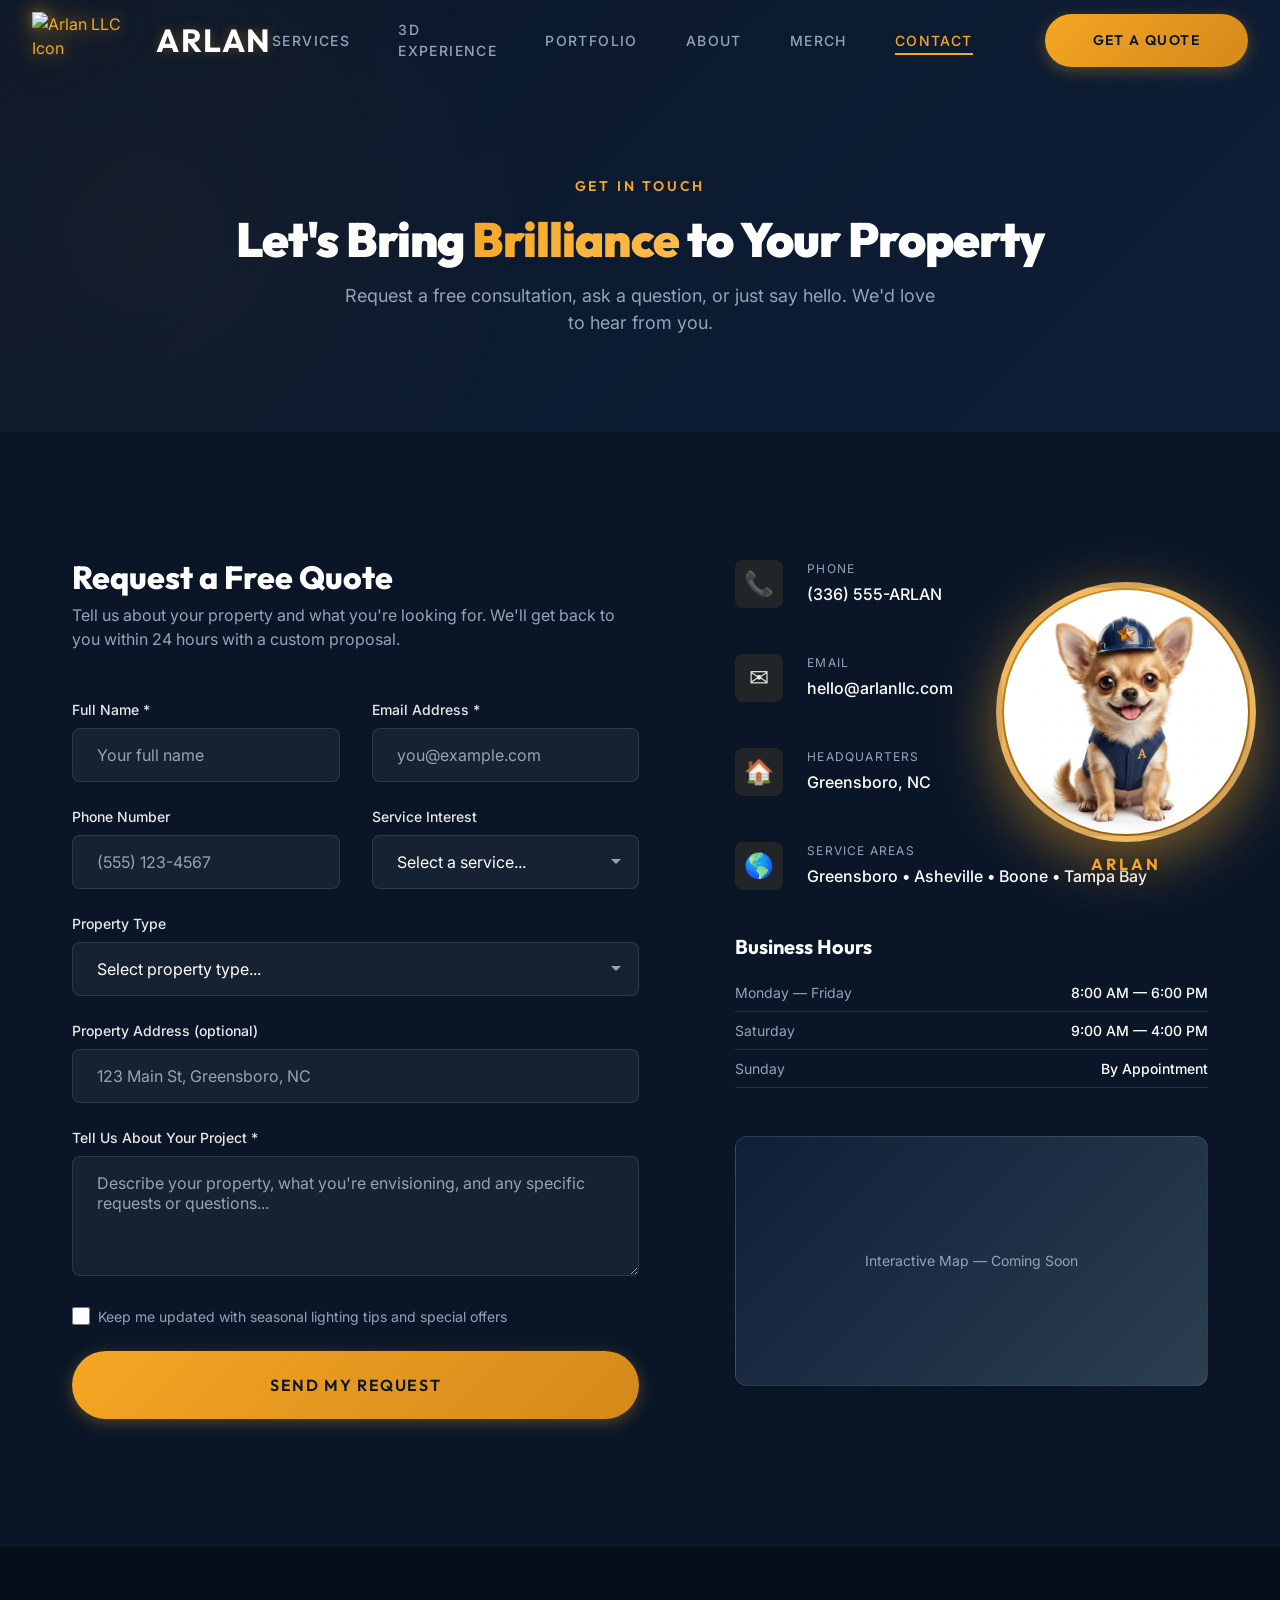
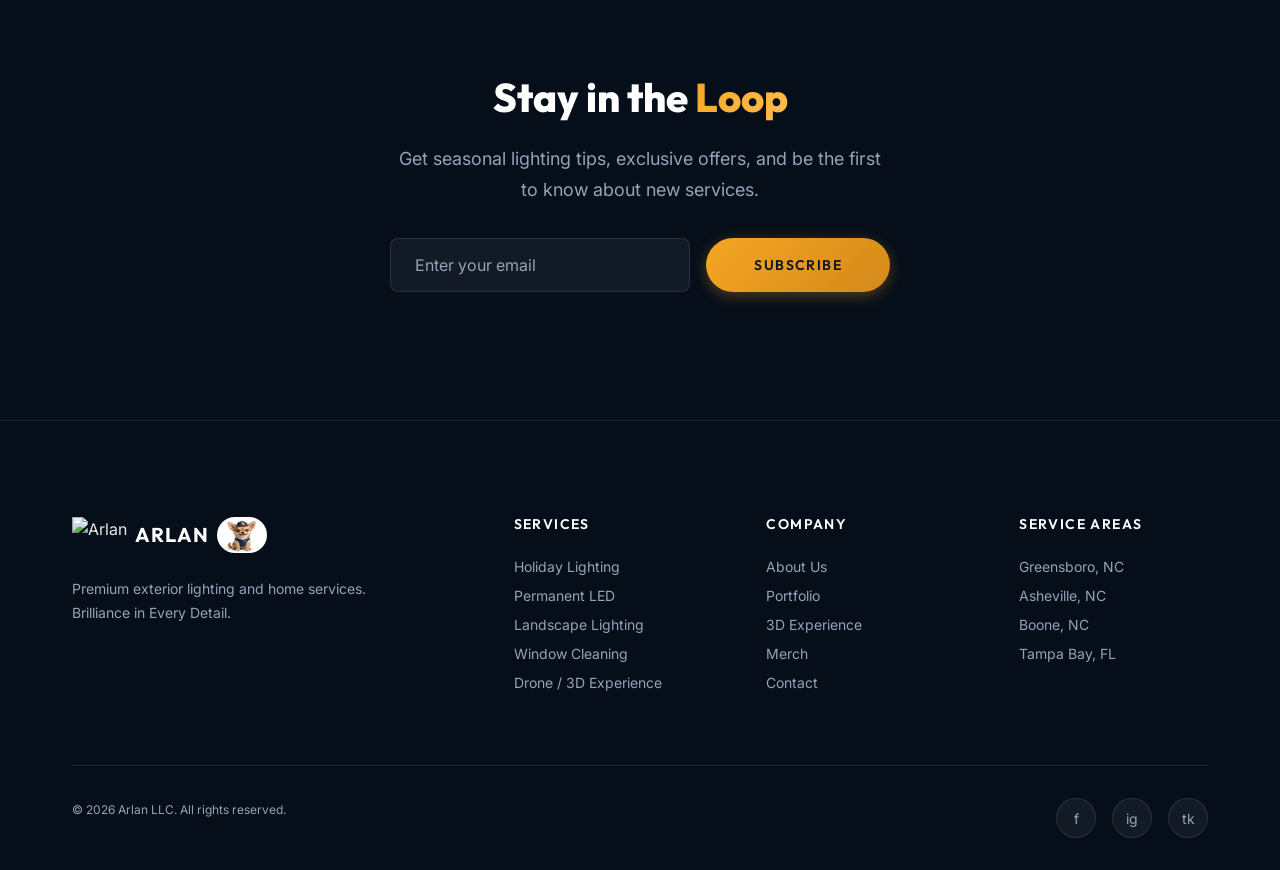
==== commit 6dd1a797: "Renamed Arlen to Arlan across entire site (162 changes) - HTML, CSS, JS, audio files, Stripe product" ====
--- a/contact.html
+++ b/contact.html
@@ -3,8 +3,8 @@
 <head>
   <meta charset="UTF-8">
   <meta name="viewport" content="width=device-width, initial-scale=1.0">
-  <title>Contact &mdash; Arlen LLC | Get a Free Lighting Quote</title>
-  <meta name="description" content="Contact Arlen LLC for a free lighting consultation and quote. Serving Greensboro, Asheville, Boone NC and Tampa Bay FL with premium exterior lighting and home services.">
+  <title>Contact &mdash; Arlan LLC | Get a Free Lighting Quote</title>
+  <meta name="description" content="Contact Arlan LLC for a free lighting consultation and quote. Serving Greensboro, Asheville, Boone NC and Tampa Bay FL with premium exterior lighting and home services.">
   <link rel="icon" type="image/png" href="assets/logo/favicon.png">
   <link rel="stylesheet" href="css/index.css">
   <link rel="stylesheet" href="css/components.css">
@@ -18,8 +18,8 @@
   <nav class="nav" id="main-nav">
     <div class="nav__inner">
       <a href="index.html" class="nav__logo">
-        <img src="assets/logo/arlen-icon.png" alt="Arlen LLC Icon">
-        <span class="nav__logo-text">ARLEN</span>
+        <img src="assets/logo/arlan-icon.png" alt="Arlan LLC Icon">
+        <span class="nav__logo-text">ARLAN</span>
       </a>
       <div class="nav__links" id="nav-links">
         <a href="services.html" class="nav__link">Services</a>
@@ -54,7 +54,7 @@
           <h2 style="font-size: var(--fs-2xl); margin-bottom: var(--sp-sm);">Request a Free Quote</h2>
           <p style="color: var(--color-text-muted); margin-bottom: var(--sp-2xl);">Tell us about your property and what you're looking for. We'll get back to you within 24 hours with a custom proposal.</p>
 
-          <form id="contact-form" name="arlen-quotes" method="POST" data-netlify="true" netlify-honeypot="bot-field" action="/success.html">
+          <form id="contact-form" name="arlan-quotes" method="POST" data-netlify="true" netlify-honeypot="bot-field" action="/success.html">
             <!-- Honeypot for spam -->
             <p style="display:none;">
               <label>Don't fill this out: <input name="bot-field"></label>
@@ -124,14 +124,14 @@
             <div class="contact-info-icon">&#128222;</div>
             <div>
               <p class="contact-info-label">Phone</p>
-              <p class="contact-info-value">(336) 555-ARLEN</p>
+              <p class="contact-info-value">(336) 555-ARLAN</p>
             </div>
           </div>
           <div class="contact-info-item">
             <div class="contact-info-icon">&#9993;</div>
             <div>
               <p class="contact-info-label">Email</p>
-              <p class="contact-info-value">hello@arlenllc.com</p>
+              <p class="contact-info-value">hello@arlanllc.com</p>
             </div>
           </div>
           <div class="contact-info-item">
@@ -180,7 +180,7 @@
     <div class="container text-center">
       <h2 class="section-title reveal">Stay in the <span class="text-gradient">Loop</span></h2>
       <p class="section-subtitle reveal" style="max-width: 500px; margin: var(--sp-md) auto var(--sp-xl);">Get seasonal lighting tips, exclusive offers, and be the first to know about new services.</p>
-      <form name="arlen-newsletter" method="POST" data-netlify="true" netlify-honeypot="bot-field" style="display: flex; gap: var(--sp-md); max-width: 500px; margin: 0 auto;" class="reveal">
+      <form name="arlan-newsletter" method="POST" data-netlify="true" netlify-honeypot="bot-field" style="display: flex; gap: var(--sp-md); max-width: 500px; margin: 0 auto;" class="reveal">
         <p style="display:none;"><label>Don't fill: <input name="bot-field"></label></p>
         <input type="email" name="email" class="form-input" placeholder="Enter your email" required style="flex: 1;">
         <button type="submit" class="btn btn--primary">Subscribe</button>
@@ -194,9 +194,9 @@
       <div class="footer__grid">
         <div class="footer__brand">
           <div class="footer__logo">
-            <img src="assets/logo/arlen-icon.png" alt="Arlen">
-            <span class="footer__logo-text">ARLEN</span>
-            <img src="assets/images/mascot.png" alt="Arlen Mascot" class="footer__mascot">
+            <img src="assets/logo/arlan-icon.png" alt="Arlan">
+            <span class="footer__logo-text">ARLAN</span>
+            <img src="assets/images/mascot.png" alt="Arlan Mascot" class="footer__mascot">
           </div>
           <p class="footer__description">Premium exterior lighting and home services. Brilliance in Every Detail.</p>
         </div>
@@ -225,7 +225,7 @@
         </div>
       </div>
       <div class="footer__bottom">
-        <p class="footer__copyright">&copy; 2026 Arlen LLC. All rights reserved.</p>
+        <p class="footer__copyright">&copy; 2026 Arlan LLC. All rights reserved.</p>
         <div class="footer__socials">
           <a href="#" class="footer__social" aria-label="Facebook">f</a>
           <a href="#" class="footer__social" aria-label="Instagram">ig</a>
@@ -239,17 +239,17 @@
   <div class="mascot-widget" id="mascot-widget">
     <div class="mascot-widget__trigger" id="mascot-trigger">
       <div class="mascot-widget__bubble" id="mascot-bubble">
-        <img src="assets/images/mascot.png" alt="Arlen the Chihuahua">
+        <img src="assets/images/mascot.png" alt="Arlan the Chihuahua">
         <span class="mascot-widget__voice-badge" id="voice-badge">&#128266;</span>
         <span class="mascot-widget__badge" id="mascot-badge" style="display:none;">1</span>
       </div>
-      <div class="mascot-widget__label">ARLEN</div>
+      <div class="mascot-widget__label">ARLAN</div>
     </div>
     <div class="mascot-widget__panel" id="mascot-panel">
       <div class="mascot-widget__header">
-        <img src="assets/images/mascot.png" alt="Arlen" class="mascot-widget__avatar">
-        <div>
-          <div class="mascot-widget__name">Arlen</div>
+        <img src="assets/images/mascot.png" alt="Arlan" class="mascot-widget__avatar">
+        <div>
+          <div class="mascot-widget__name">Arlan</div>
           <div class="mascot-widget__status"><span class="mascot-widget__status-dot"></span> Ready to help!</div>
         </div>
         <button class="mascot-widget__close" id="mascot-close">&times;</button>
@@ -266,7 +266,7 @@
         </div>
       </div>
       <div class="mascot-widget__footer">
-        <span class="mascot-widget__footer-text">Powered by Arlen &times; AVA Technology</span>
+        <span class="mascot-widget__footer-text">Powered by Arlan &times; AVA Technology</span>
       </div>
     </div>
   </div>
--- a/css/index.css
+++ b/css/index.css
@@ -1,5 +1,5 @@
 /* ============================================
-   ARLEN LLC — Design System
+   ARLAN LLC — Design System
    "Brilliance in Every Detail"
    ============================================ */
 
--- a/css/components.css
+++ b/css/components.css
@@ -1,5 +1,5 @@
 /* ============================================
-   ARLEN LLC — Component Styles
+   ARLAN LLC — Component Styles
    ============================================ */
 
 /* --- Navigation --- */
@@ -1187,10 +1187,10 @@
   font-family: var(--font-body);
 }
 
-/* Floating bubble — SUPERSTAR SIZE */
+/* Floating bubble — MEGA STAR SIZE */
 .mascot-widget__bubble {
-  width: 200px;
-  height: 200px;
+  width: 260px;
+  height: 260px;
   border-radius: var(--border-radius-full);
   background: linear-gradient(145deg, #f5a623 0%, #d4891a 50%, #b87315 100%);
   box-shadow:
@@ -1217,8 +1217,8 @@
 }
 
 .mascot-widget__bubble img {
-  width: 184px;
-  height: 184px;
+  width: 244px;
+  height: 244px;
   border-radius: var(--border-radius-full);
   object-fit: cover;
   filter: drop-shadow(0 4px 12px rgba(0,0,0,0.25));
@@ -1329,20 +1329,23 @@
 
 /* Panel */
 .mascot-widget__panel {
-  position: absolute;
-  bottom: calc(100% + 20px);
-  right: 0;
+  position: fixed;
+  bottom: auto;
+  top: 90px;
+  right: 24px;
   width: 360px;
+  max-height: calc(100vh - 380px);
   background: var(--color-primary-light);
   border: 1px solid var(--color-glass-border);
   border-radius: var(--border-radius-lg);
   box-shadow: 0 20px 60px rgba(0,0,0,0.4), 0 0 40px rgba(245,166,35,0.1);
-  overflow: hidden;
+  overflow-y: auto;
   opacity: 0;
-  transform: translateY(10px) scale(0.95);
-  transform-origin: bottom right;
+  transform: translateY(-10px) scale(0.95);
+  transform-origin: top right;
   pointer-events: none;
   transition: opacity var(--transition-base), transform var(--transition-base);
+  z-index: 901;
 }
 
 .mascot-widget__panel.open {
--- a/css/pages.css
+++ b/css/pages.css
@@ -1,5 +1,5 @@
 /* ============================================
-   ARLEN LLC — Page-Specific Styles
+   ARLAN LLC — Page-Specific Styles
    ============================================ */
 
 /* --- Homepage: Video Hero --- */
@@ -175,7 +175,7 @@
   .services-grid { grid-template-columns: 1fr; }
 }
 
-/* --- Homepage: Why Arlen --- */
+/* --- Homepage: Why Arlan --- */
 .why-grid {
   display: grid;
   grid-template-columns: repeat(3, 1fr);
